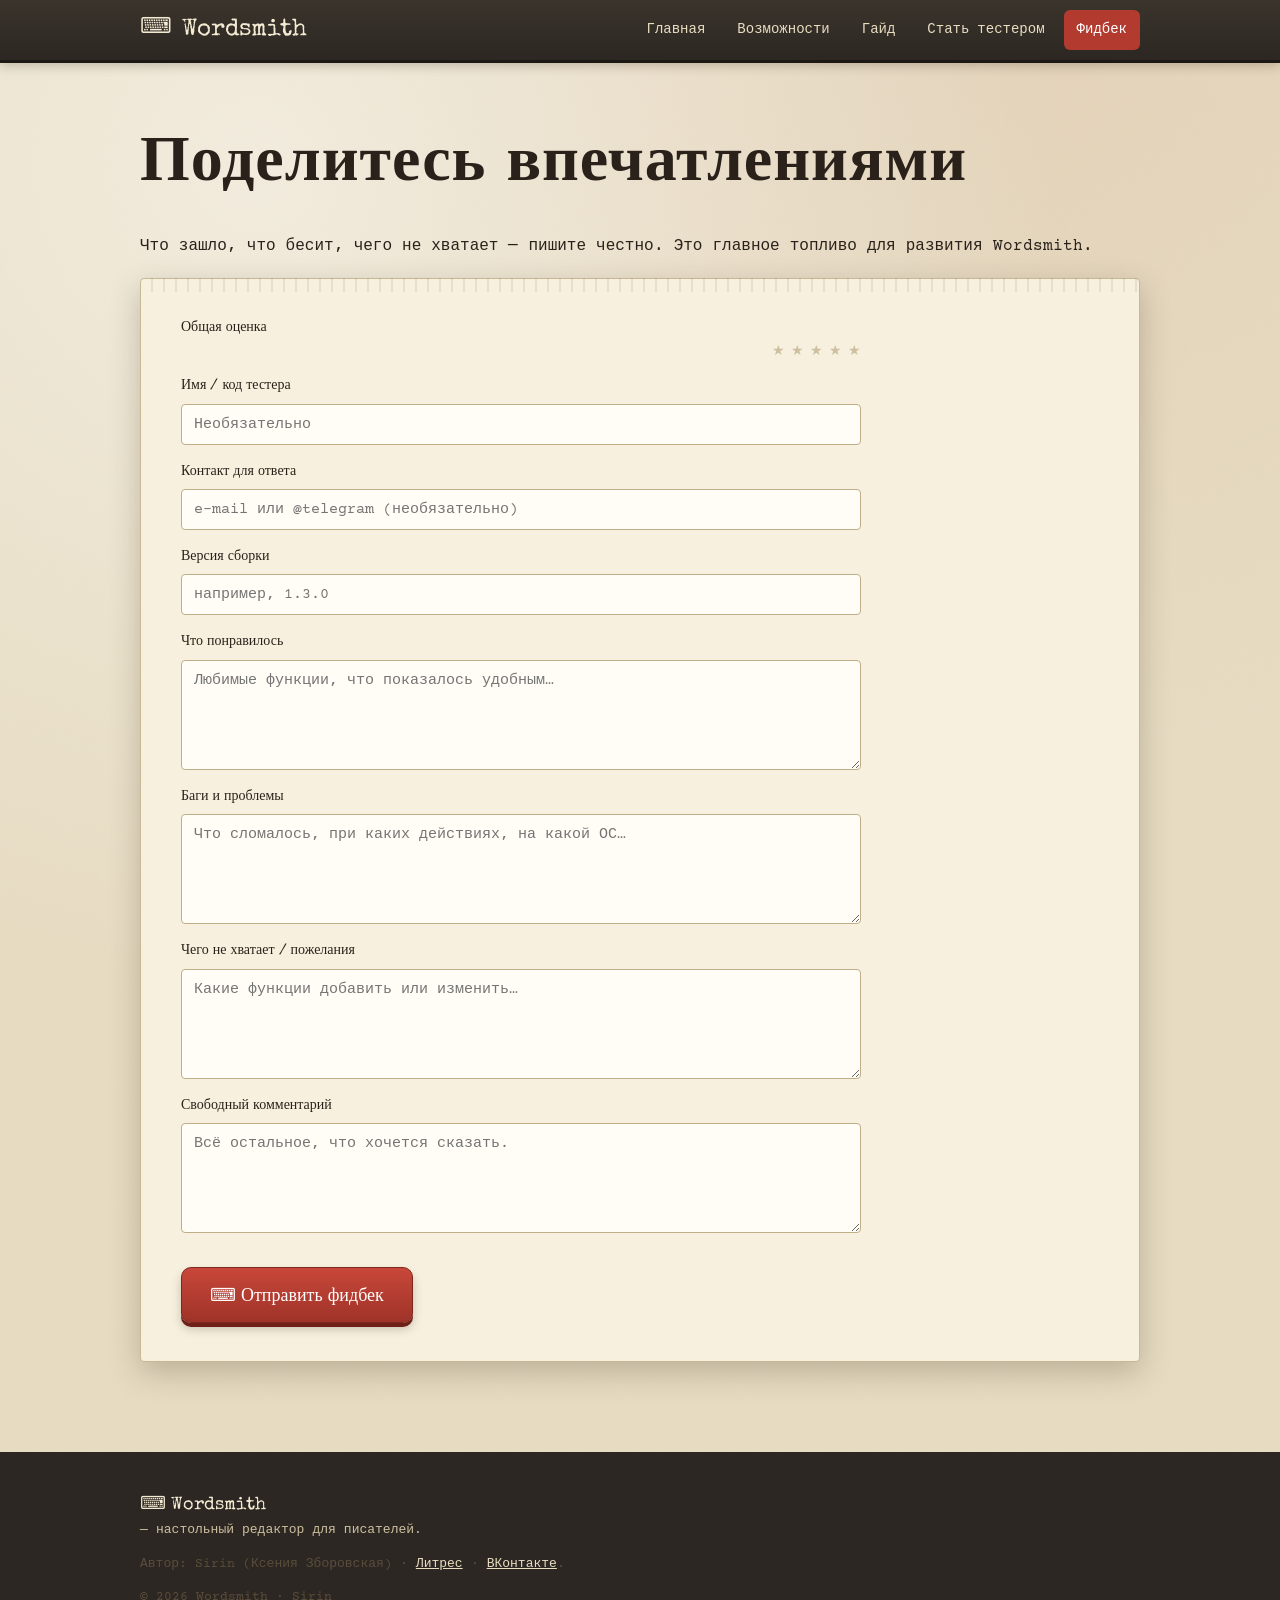
==== feedback.html @ 89175879 "Initial upload" ====
<!doctype html>
<html lang="ru">
<head>
<meta charset="utf-8">
<meta name="viewport" content="width=device-width,initial-scale=1">
<title>Фидбек — Wordsmith</title>
<link rel="stylesheet" href="assets/style.css">
<link rel="icon" href="data:image/svg+xml,%3Csvg xmlns='http://www.w3.org/2000/svg' viewBox='0 0 100 100'%3E%3Ctext y='.9em' font-size='90'%3E⌨️%3C/text%3E%3C/svg%3E">
</head>
<body data-page="feedback">

<header class="topbar"><div class="wrap">
  <a class="brand" href="index.html"><span class="tw">⌨︎</span> Wordsmith</a>
  <nav class="nav">
    <a href="index.html" data-page="home">Главная</a>
    <a href="index.html#features" data-page="features">Возможности</a>
    <a href="guide.html" data-page="guide">Гайд</a>
    <a href="tester.html" data-page="tester">Стать тестером</a>
    <a href="feedback.html" data-page="feedback">Фидбек</a>
  </nav>
</div></header>

<section class="section"><div class="wrap" id="feedback-wrap">
  <h1>Поделитесь впечатлениями</h1>
  <p class="lead">Что зашло, что бесит, чего не хватает — пишите честно. Это главное топливо для развития Wordsmith.</p>

  <div class="sheet" style="margin-top:18px">
    <form id="feedback-form" class="form" novalidate>
      <div class="field">
        <label>Общая оценка</label>
        <div class="stars">
          <input type="radio" id="s5" name="rating" value="5"><label for="s5" title="5">★</label>
          <input type="radio" id="s4" name="rating" value="4"><label for="s4" title="4">★</label>
          <input type="radio" id="s3" name="rating" value="3"><label for="s3" title="3">★</label>
          <input type="radio" id="s2" name="rating" value="2"><label for="s2" title="2">★</label>
          <input type="radio" id="s1" name="rating" value="1"><label for="s1" title="1">★</label>
        </div>
      </div>
      <div class="field">
        <label>Имя / код тестера</label>
        <input name="name" maxlength="120" placeholder="Необязательно">
      </div>
      <div class="field">
        <label>Контакт для ответа</label>
        <input name="contact" maxlength="200" placeholder="e-mail или @telegram (необязательно)">
      </div>
      <div class="field">
        <label>Версия сборки</label>
        <input name="version" maxlength="40" placeholder="например, 1.3.0">
      </div>
      <div class="field">
        <label>Что понравилось</label>
        <textarea name="liked" maxlength="2000" placeholder="Любимые функции, что показалось удобным…"></textarea>
      </div>
      <div class="field">
        <label>Баги и проблемы</label>
        <textarea name="bugs" maxlength="4000" placeholder="Что сломалось, при каких действиях, на какой ОС…"></textarea>
      </div>
      <div class="field">
        <label>Чего не хватает / пожелания</label>
        <textarea name="wishes" maxlength="4000" placeholder="Какие функции добавить или изменить…"></textarea>
      </div>
      <div class="field">
        <label>Свободный комментарий</label>
        <textarea name="message" maxlength="4000" placeholder="Всё остальное, что хочется сказать."></textarea>
      </div>
      <div class="btn-row">
        <button type="submit" class="btn red big">⌨︎ Отправить фидбек</button>
      </div>
    </form>
  </div>
</div></section>

<footer><div class="wrap">
  <p><span class="brand" style="font-size:18px">⌨︎ Wordsmith</span> — настольный редактор для писателей.</p>
  <p class="muted">Автор: Sirin (Ксения Зборовская) ·
    <a href="https://www.litres.ru/author/33768736/" target="_blank" rel="noopener">Литрес</a> ·
    <a href="https://vk.com/sirin_voice" target="_blank" rel="noopener">ВКонтакте</a>.</p>
  <p class="muted">© 2026 Wordsmith · Sirin</p>
</div></footer>

<script src="assets/app.js"></script>
</body>
</html>
---- assets/style.css ----
@import url('https://fonts.googleapis.com/css2?family=Special+Elite&family=Courier+Prime:ital,wght@0,400;0,700;1,400&display=swap');

:root{
  --paper:#efe6d2;
  --paper-2:#f7f0df;
  --ink:#2a221a;
  --ink-soft:#5a4d3b;
  --ribbon:#b23a2e;
  --ribbon-d:#8f2d23;
  --line:#c8b896;
  --shadow:rgba(60,46,25,.25);
  --key:#34302a;
}
*{box-sizing:border-box}
html{scroll-behavior:smooth}
body{
  margin:0;
  font-family:'Courier Prime','Courier New',monospace;
  color:var(--ink);
  background:#e7dcc2;
  background-image:
    radial-gradient(circle at 20% 10%,rgba(255,255,255,.45),transparent 45%),
    radial-gradient(circle at 80% 0%,rgba(178,58,46,.06),transparent 40%),
    url("data:image/svg+xml,%3Csvg xmlns='http://www.w3.org/2000/svg' width='120' height='120'%3E%3Cfilter id='n'%3E%3CfeTurbulence type='fractalNoise' baseFrequency='0.9' numOctaves='2'/%3E%3CfeColorMatrix type='saturate' values='0'/%3E%3C/filter%3E%3Crect width='120' height='120' filter='url(%23n)' opacity='0.04'/%3E%3C/svg%3E");
  line-height:1.6;
}
.wrap{max-width:1040px;margin:0 auto;padding:0 20px}

h1,h2,h3,.brand{font-family:'Special Elite',cursive}
h1{font-size:clamp(34px,6vw,64px);letter-spacing:1px;margin:.2em 0}
h2{font-size:clamp(24px,3.4vw,34px);margin:.6em 0 .3em}
h3{font-size:20px;margin:.4em 0}
a{color:var(--ribbon-d)}
.muted{color:var(--ink-soft)}
.center{text-align:center}

.topbar{
  position:sticky;top:0;z-index:50;
  background:linear-gradient(#3a342c,#2c2722);
  border-bottom:3px solid #1c1813;
  box-shadow:0 3px 10px var(--shadow);
}
.topbar .wrap{display:flex;align-items:center;gap:14px;height:60px}
.brand{
  color:#f3ead2;font-size:24px;text-decoration:none;display:flex;align-items:center;gap:10px;
}
.brand .tw{font-size:22px}
.nav{margin-left:auto;display:flex;gap:6px;flex-wrap:wrap}
.nav a{
  color:#e9dcc0;text-decoration:none;font-size:14px;padding:8px 12px;border-radius:6px;
  border:1px solid transparent;
}
.nav a:hover{border-color:#5e5547;color:#fff}
.nav a.active{background:var(--ribbon);color:#fff}

.sheet{
  position:relative;background:var(--paper-2);
  border:1px solid var(--line);
  border-radius:4px;
  box-shadow:0 10px 30px var(--shadow);
  padding:38px 40px;
}
.sheet:before{
  content:"";position:absolute;left:0;right:0;top:-1px;height:14px;
  background:repeating-linear-gradient(90deg,transparent 0 10px,rgba(0,0,0,.07) 10px 12px);
  border-radius:4px 4px 0 0;
}
.platen{
  height:16px;background:linear-gradient(#262019,#3a332a);
  border-radius:10px;margin:0 auto;width:96%;
  box-shadow:inset 0 2px 4px rgba(0,0,0,.5);
}

.hero{padding:54px 0 30px}
.hero .tag{font-family:'Special Elite';color:var(--ribbon-d);letter-spacing:3px;text-transform:uppercase;font-size:13px}
.hero .lead{font-size:18px;max-width:60ch}
.typed{border-right:2px solid var(--ink);white-space:nowrap;overflow:hidden;display:inline-block;vertical-align:bottom}
.cursor-blink{animation:blink 1s steps(1) infinite}
@keyframes blink{50%{opacity:0}}

.hero-grid{display:grid;grid-template-columns:1fr 320px;gap:38px;align-items:center}
.hero-grid .sheet{margin:0}
.cover-frame{position:relative;justify-self:center}
.cover-frame img{
  display:block;width:300px;max-width:100%;border-radius:3px;
  box-shadow:0 14px 34px rgba(28,20,10,.45),0 2px 0 #b3a079;
  transform:rotate(-1.4deg);transition:transform .2s;
}
.cover-frame img:hover{transform:rotate(0deg) scale(1.02)}
.cover-frame:after{
  content:"«Вороний Утёс» — пример проекта в Wordsmith";
  position:absolute;left:50%;bottom:-30px;transform:translateX(-50%);
  white-space:nowrap;font-family:'Special Elite';font-size:12px;color:var(--ink-soft);
}
.cover-tape{
  position:absolute;top:-14px;left:50%;transform:translateX(-50%) rotate(-3deg);
  width:120px;height:26px;background:rgba(178,58,46,.22);
  border:1px dashed rgba(126,39,30,.5);border-radius:2px;z-index:2;
}

.btn{
  font-family:'Special Elite';font-size:15px;
  display:inline-flex;align-items:center;gap:9px;
  background:radial-gradient(circle at 50% 30%,#fbf6ea,#e7dcc2);
  color:var(--key);text-decoration:none;
  padding:13px 22px;border-radius:10px;
  border:1px solid #b3a079;
  box-shadow:0 4px 0 #9c8a64,0 6px 10px var(--shadow);
  cursor:pointer;transition:transform .05s,box-shadow .05s;
}
.btn:active{transform:translateY(3px);box-shadow:0 1px 0 #9c8a64}
.btn.red{background:linear-gradient(#c8473a,#9f3328);color:#fff;border-color:#7e271e;box-shadow:0 4px 0 #6f2018,0 6px 10px var(--shadow)}
.btn.dark{background:linear-gradient(#3a342c,#2a251f);color:#f3ead2;border-color:#15110c;box-shadow:0 4px 0 #100d09,0 6px 10px var(--shadow)}
.btn.big{font-size:18px;padding:16px 28px}
.btn-row{display:flex;gap:14px;flex-wrap:wrap;margin-top:18px}

.grid{display:grid;grid-template-columns:repeat(auto-fill,minmax(240px,1fr));gap:18px;margin-top:18px}
.card{
  background:var(--paper-2);border:1px solid var(--line);border-radius:6px;padding:18px 18px 20px;
  box-shadow:0 6px 16px var(--shadow);
}
.card .ic{font-size:26px}
.card h3{margin:.3em 0}
.card p{margin:.2em 0 0;font-size:14px;color:var(--ink-soft)}

.section{padding:40px 0}
.section.alt{background:rgba(58,52,44,.05)}
.divider{height:2px;border:0;border-top:2px dashed var(--line);margin:34px 0}

.form{display:grid;gap:16px;max-width:680px}
.field{display:grid;gap:6px}
.field label{font-family:'Special Elite';font-size:14px}
.field .hint{font-size:12px;color:var(--ink-soft)}
input,select,textarea{
  font-family:'Courier Prime',monospace;font-size:15px;color:var(--ink);
  background:#fffdf6;border:1px solid #bfae87;border-radius:4px;padding:11px 12px;width:100%;
}
input:focus,select,textarea:focus{outline:2px solid var(--ribbon);border-color:var(--ribbon)}
textarea{min-height:110px;resize:vertical}
.radios,.checks{display:flex;gap:18px;flex-wrap:wrap}
.radios label,.checks label{font-family:'Courier Prime';display:flex;align-items:center;gap:7px;font-size:14px}
.req{color:var(--ribbon)}
.note{background:#fff7df;border-left:4px solid var(--ribbon);padding:12px 14px;border-radius:4px;font-size:14px}

.stars{display:flex;flex-direction:row-reverse;gap:6px;justify-content:flex-start;font-size:30px}
.stars input{display:none}
.stars label{cursor:pointer;color:#cdbf9f;line-height:1}
.stars input:checked ~ label,.stars label:hover,.stars label:hover ~ label{color:var(--ribbon)}

.hidden{display:none}
.download-card{margin-top:26px;animation:rollin .5s ease}
@keyframes rollin{from{opacity:0;transform:translateY(-16px)}to{opacity:1}}
.stamp{display:inline-block;transform:rotate(-8deg);border:3px double var(--ribbon);color:var(--ribbon);
  font-family:'Special Elite';padding:6px 14px;border-radius:6px;letter-spacing:2px;text-transform:uppercase;font-size:14px}

.guide-toc{position:sticky;top:74px}
.guide-toc a{display:block;padding:5px 8px;border-radius:4px;text-decoration:none;color:var(--ink-soft);font-size:13px}
.guide-toc a:hover{background:rgba(58,52,44,.08);color:var(--ink)}
.guide-layout{display:grid;grid-template-columns:220px 1fr;gap:30px;align-items:start}
.shot{margin:14px 0 6px;border:1px solid var(--line);border-radius:6px;overflow:hidden;box-shadow:0 8px 20px var(--shadow);background:#000}
.shot img{display:block;width:100%}
.cap{font-size:13px;color:var(--ink-soft);margin:2px 0 26px}
.step{counter-increment:step;}
.feature{padding:14px 0 6px;border-top:2px dashed var(--line)}
.feature:first-of-type{border-top:0}
.quote-book{background:#fbf4e1;border-left:4px solid var(--line);font-style:italic;padding:10px 14px;margin:10px 0;color:#4a3f2e}
.chip{display:inline-block;background:#e3d8bd;border:1px solid var(--line);border-radius:20px;padding:2px 10px;font-size:12px;margin:2px 4px 2px 0}

.author-card{display:grid;grid-template-columns:1fr 1.4fr;gap:34px;align-items:center;margin-top:26px}
.author-bio{background:var(--paper-2);border:1px solid var(--line);border-radius:6px;padding:22px;box-shadow:0 6px 16px var(--shadow)}
.author-name{font-family:'Special Elite';font-size:30px;margin:0 0 6px}
.author-links{display:flex;gap:12px;flex-wrap:wrap;margin-top:16px}
.books{display:grid;grid-template-columns:repeat(3,1fr);gap:16px}
.book{display:flex;flex-direction:column;text-decoration:none;color:var(--ink);background:var(--paper-2);border:1px solid var(--line);border-radius:6px;padding:10px;box-shadow:0 6px 16px var(--shadow);transition:transform .15s ease,box-shadow .15s ease}
.book:hover{transform:translateY(-4px);box-shadow:0 12px 24px var(--shadow)}
.book img{display:block;width:100%;border-radius:4px;border:1px solid var(--line)}
.book-title{font-family:'Special Elite';font-size:15px;margin-top:8px}
.book-meta{font-size:12px;color:var(--ink-soft)}
.book-soon{cursor:default}
.book-soon img{filter:grayscale(.25)}

footer{background:#2c2722;color:#cdbf9f;margin-top:50px;padding:26px 0;font-size:13px}
footer a{color:#e9dcc0}

@media(max-width:760px){
  .guide-layout{grid-template-columns:1fr}
  .guide-toc{position:static}
  .sheet{padding:24px 20px}
  .hero-grid{grid-template-columns:1fr;gap:48px}
  .cover-frame{order:-1}
  .author-card{grid-template-columns:1fr}
}
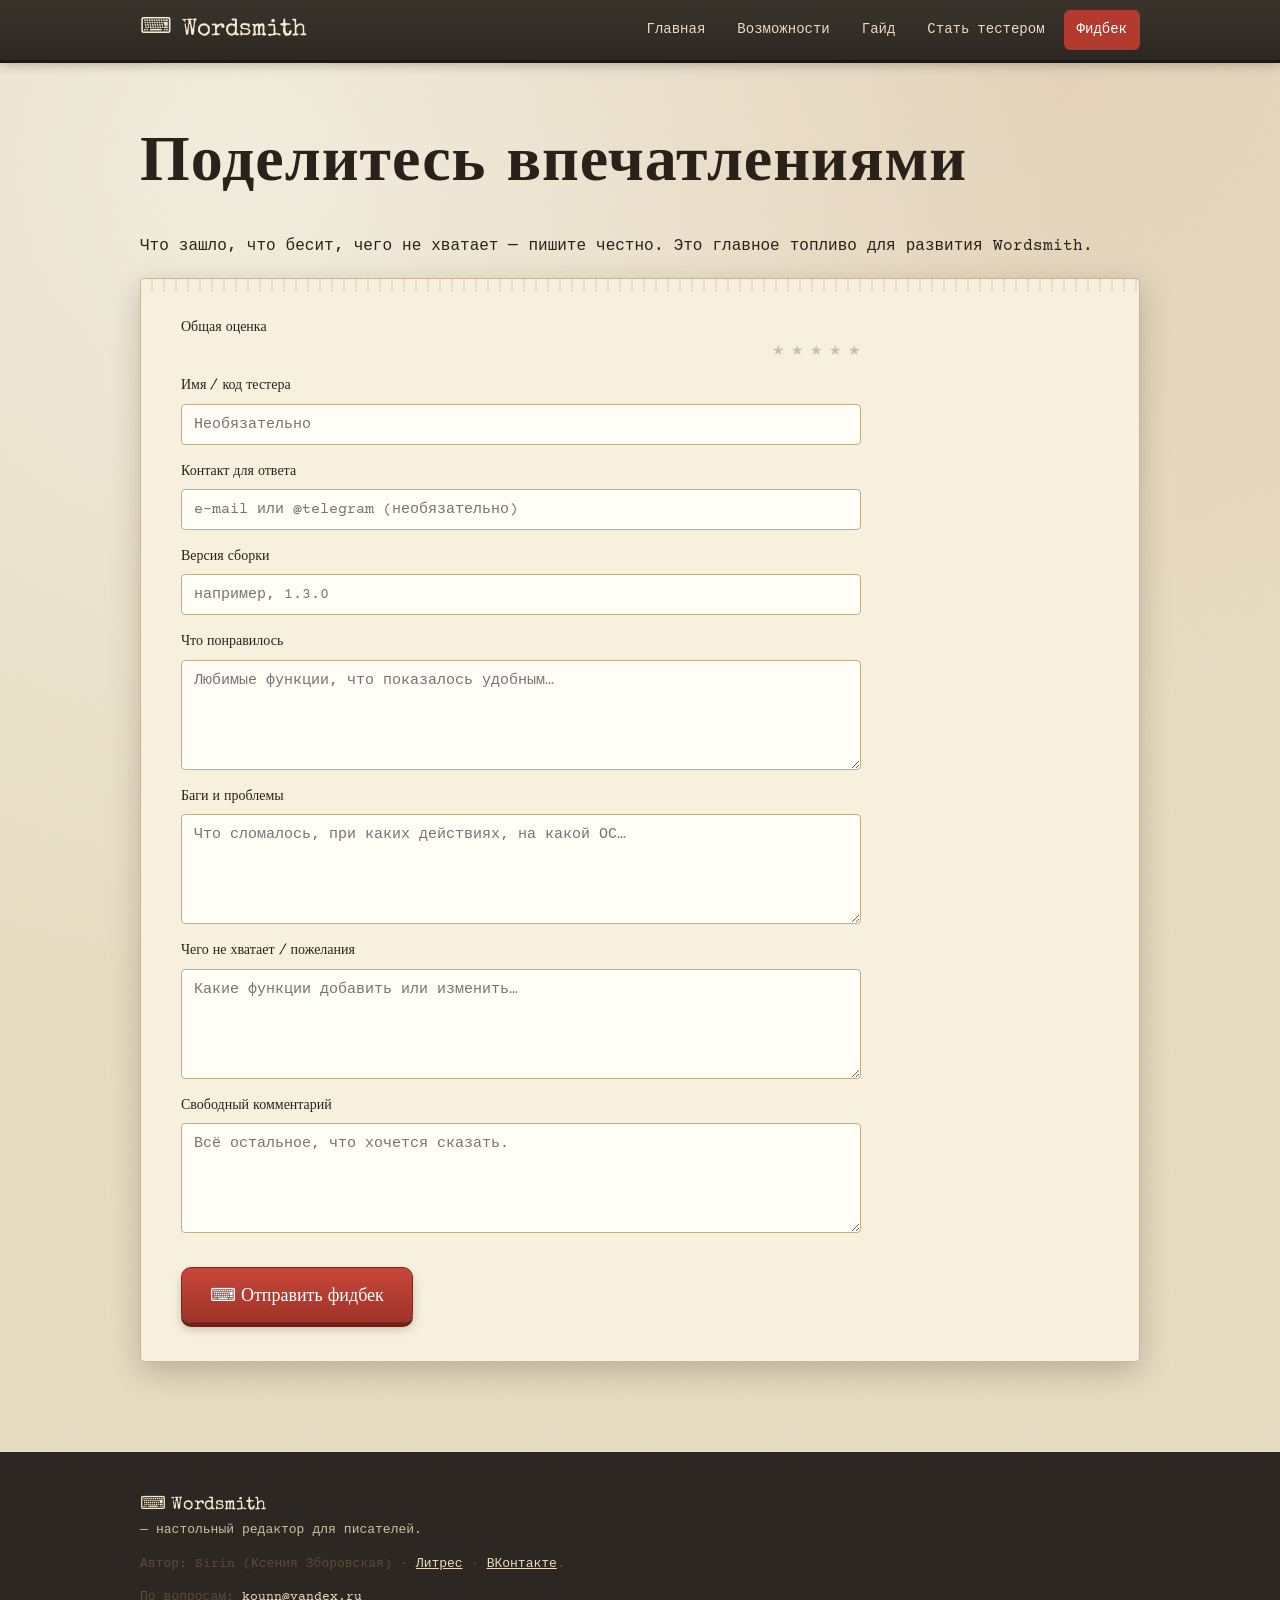
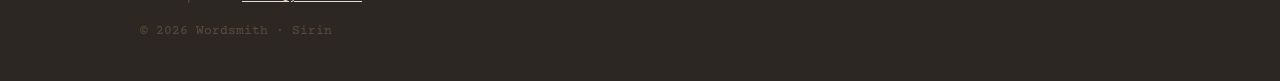
==== commit 3d5c5a76: "feat: add download links, connect forms to FormSubmit, add contact email - Set real Yandex.Disk down" ====
--- a/feedback.html
+++ b/feedback.html
@@ -76,6 +76,7 @@
   <p class="muted">Автор: Sirin (Ксения Зборовская) ·
     <a href="https://www.litres.ru/author/33768736/" target="_blank" rel="noopener">Литрес</a> ·
     <a href="https://vk.com/sirin_voice" target="_blank" rel="noopener">ВКонтакте</a>.</p>
+  <p class="muted">По вопросам: <a href="mailto:kounn@yandex.ru">kounn@yandex.ru</a></p>
   <p class="muted">© 2026 Wordsmith · Sirin</p>
 </div></footer>
 
